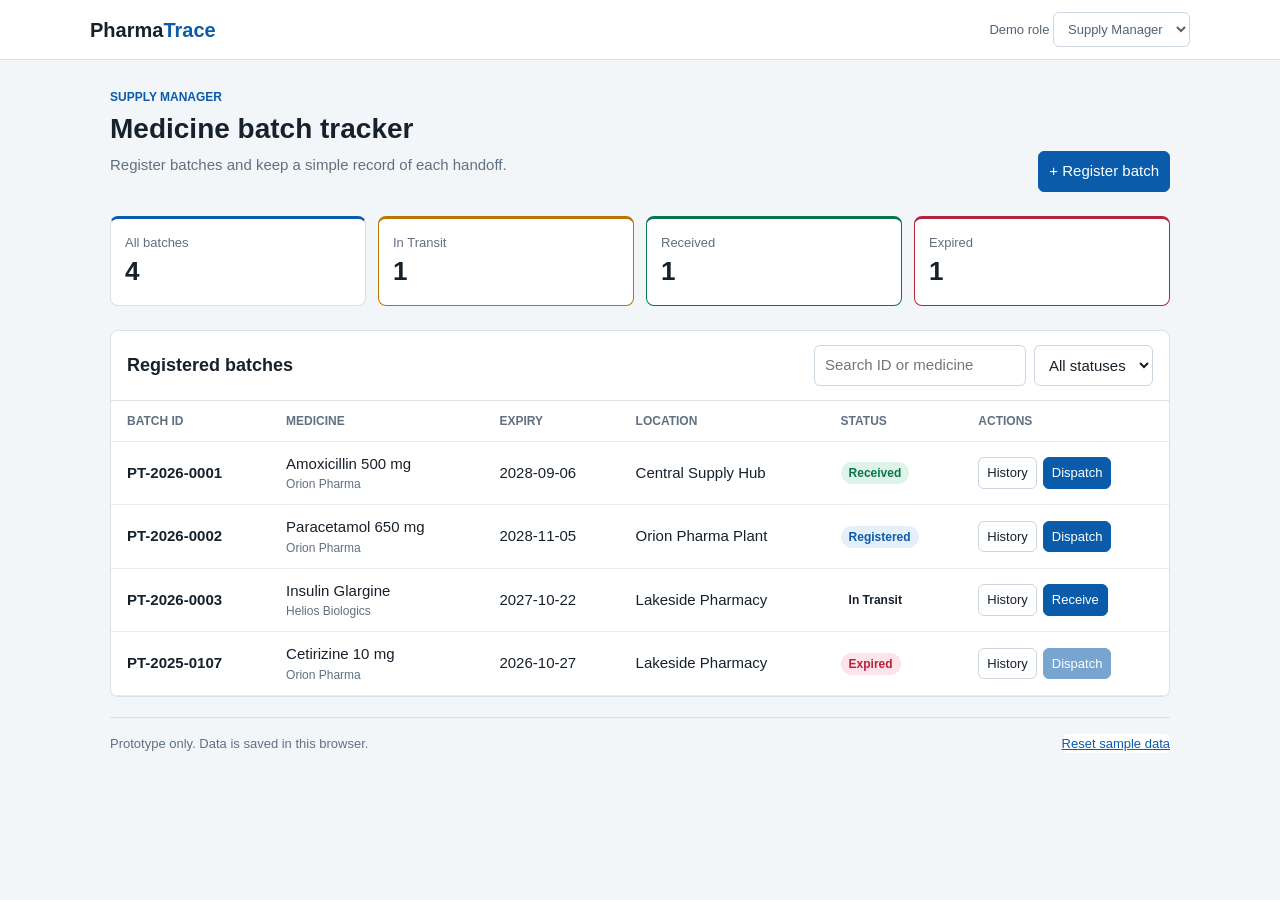
==== index.html @ 49f5d84a "adding batch manager page" ====
<!doctype html>
<html lang="en">
<head>
  <meta charset="UTF-8">
  <meta name="viewport" content="width=device-width, initial-scale=1.0">
  <title>PharmaTrace</title>
  <link rel="stylesheet" href="style.css">
</head>
<body>
  <header>
    <a class="logo" href="index.html">Pharma<span>Trace</span></a>
    <label>Demo role
      <select id="role">
        <option value="manager">Supply Manager</option>
        <option value="pharmacist">Pharmacist</option>
      </select>
    </label>
  </header>

  <main>
    <section class="page-title">
      <div>
        <p class="eyebrow">Supply Manager</p>
        <h1>Medicine batch tracker</h1>
        <p>Register batches and keep a simple record of each handoff.</p>
      </div>
      <button id="addBatch">+ Register batch</button>
    </section>

    <p id="roleMessage" class="message" hidden></p>
    <section id="summary" class="summary" aria-label="Batch summary"></section>

    <section class="panel">
      <div class="panel-head">
        <h2>Registered batches</h2>
        <div class="filters">
          <input id="search" type="search" placeholder="Search ID or medicine">
          <select id="filter">
            <option value="all">All statuses</option>
            <option>Registered</option>
            <option>In Transit</option>
            <option>Received</option>
            <option>Expired</option>
          </select>
        </div>
      </div>
      <div class="table-wrap">
        <table>
          <thead>
            <tr><th>Batch ID</th><th>Medicine</th><th>Expiry</th><th>Location</th><th>Status</th><th>Actions</th></tr>
          </thead>
          <tbody id="batchList"></tbody>
        </table>
      </div>
    </section>

    <footer>
      <span>Prototype only. Data is saved in this browser.</span>
      <button id="reset" class="link-button">Reset sample data</button>
    </footer>
  </main>

  <datalist id="locations"></datalist>

  <dialog id="batchDialog">
    <form id="batchForm">
      <div class="dialog-head">
        <h2>Register batch</h2>
        <button type="button" class="close" data-close="batchDialog">×</button>
      </div>
      <p id="batchError" class="error"></p>
      <div class="form-grid">
        <label>Batch ID <input name="batchId" placeholder="PT-2026-0005" required></label>
        <label>Medicine name <input name="medicineName" required></label>
        <label>Manufacturer <input name="manufacturer" required></label>
        <label>Starting location <input name="initialLocation" list="locations" required></label>
        <label>Manufacturing date <input name="manufactureDate" type="date" required></label>
        <label>Expiry date <input name="expiryDate" type="date" required></label>
      </div>
      <div class="dialog-actions"><button type="button" class="secondary" data-close="batchDialog">Cancel</button><button>Save batch</button></div>
    </form>
  </dialog>

  <dialog id="moveDialog">
    <form id="moveForm">
      <div class="dialog-head">
        <h2 id="moveTitle">Record handoff</h2>
        <button type="button" class="close" data-close="moveDialog">×</button>
      </div>
      <p id="moveInfo" class="muted"></p>
      <p id="moveError" class="error"></p>
      <label>From <input id="fromLocation" readonly></label>
      <label id="toField">Destination <input id="toLocation" list="locations"></label>
      <label>Notes (optional) <textarea id="notes" rows="3" maxlength="200"></textarea></label>
      <div class="dialog-actions"><button type="button" class="secondary" data-close="moveDialog">Cancel</button><button>Save</button></div>
    </form>
  </dialog>

  <dialog id="historyDialog">
    <div class="dialog-head">
      <h2 id="historyTitle">Batch history</h2>
      <button type="button" class="close" data-close="historyDialog">×</button>
    </div>
    <div id="historyContent"></div>
  </dialog>

  <script src="manager.js"></script>
</body>
</html>
---- style.css ----
* { box-sizing: border-box; }

body {
  margin: 0;
  background: #f3f6f9;
  color: #17212b;
  font: 15px/1.5 Arial, sans-serif;
}

header {
  min-height: 60px;
  padding: 12px max(20px, calc((100% - 1100px) / 2));
  display: flex;
  align-items: center;
  justify-content: space-between;
  gap: 16px;
  background: white;
  border-bottom: 1px solid #d8e0e8;
}

header label { font-size: 13px; color: #546372; }
.logo { color: #17212b; font-size: 20px; font-weight: bold; text-decoration: none; }
.logo span, .eyebrow { color: #0a5baa; }

main { max-width: 1100px; margin: auto; padding: 28px 20px 48px; }
.page-title, .panel-head, footer, .dialog-head, .dialog-actions { display: flex; justify-content: space-between; gap: 16px; align-items: center; }
.page-title { margin-bottom: 24px; align-items: end; }
h1, h2, p { margin-top: 0; }
h1 { margin-bottom: 4px; font-size: 28px; }
h2 { margin: 0; font-size: 18px; }
.eyebrow { margin-bottom: 2px; font-size: 12px; font-weight: bold; text-transform: uppercase; }
.page-title p:not(.eyebrow), .muted, footer { color: #607080; }

button, select, input, textarea {
  border: 1px solid #cbd6e0;
  border-radius: 6px;
  padding: 8px 10px;
  color: inherit;
  background: white;
  font: inherit;
}

button { cursor: pointer; background: #0a5baa; border-color: #0a5baa; color: white; }
button:hover { background: #084b8d; }
button:disabled { cursor: not-allowed; opacity: .55; }
.secondary, .link-button { color: #17212b; background: white; border-color: #cbd6e0; }
.link-button { padding: 0; border: 0; color: #0a5baa; text-decoration: underline; }
.close { border: 0; padding: 0 6px; color: #17212b; background: none; font-size: 25px; }
.close:hover { color: #0a5baa; background: none; }

.message { margin: -8px 0 20px; padding: 10px 12px; background: #fff1d2; border-radius: 6px; }
.summary { display: grid; grid-template-columns: repeat(4, 1fr); gap: 12px; margin-bottom: 24px; }
.card, .panel { background: white; border: 1px solid #d8e0e8; border-radius: 8px; }
.card { padding: 14px; border-top: 3px solid #0a5baa; }
.card.warn { border-color: #b87500; }
.card.good { border-color: #08764b; }
.card.bad { border-color: #b4233d; }
.card span { display: block; color: #607080; font-size: 13px; }
.card strong { font-size: 26px; }

.panel-head { flex-wrap: wrap; padding: 14px 16px; border-bottom: 1px solid #d8e0e8; }
.filters { display: flex; gap: 8px; }
.table-wrap { overflow-x: auto; }
table { width: 100%; border-collapse: collapse; min-width: 760px; }
th, td { padding: 11px 16px; border-bottom: 1px solid #e6ebf0; text-align: left; vertical-align: middle; }
th { color: #607080; font-size: 12px; text-transform: uppercase; }
tbody tr:hover { background: #f6f9fc; }
.small { display: block; color: #607080; font-size: 12px; }
.actions { display: flex; gap: 6px; }
.actions button { padding: 5px 8px; font-size: 13px; }
.badge { display: inline-block; padding: 2px 8px; border-radius: 12px; font-size: 12px; font-weight: bold; }
.registered { background: #e4effa; color: #0a5baa; }
.transit { background: #fff1d2; color: #8a5600; }
.received { background: #dff3e9; color: #08764b; }
.expired { background: #fce4e8; color: #b4233d; }

footer { margin-top: 20px; padding-top: 16px; border-top: 1px solid #d8e0e8; font-size: 13px; }

dialog { width: min(620px, calc(100% - 32px)); padding: 0; border: 0; border-radius: 10px; box-shadow: 0 12px 40px #0004; }
dialog::backdrop { background: #17212b88; }
dialog form, dialog > div { padding: 20px; }
.dialog-head { margin-bottom: 16px; }
.form-grid { display: grid; grid-template-columns: 1fr 1fr; gap: 14px; }
dialog label { display: grid; gap: 5px; margin-bottom: 14px; font-weight: bold; font-size: 13px; }
textarea { resize: vertical; }
.dialog-actions { justify-content: end; margin-top: 18px; }
.error { min-height: 20px; color: #b4233d; font-size: 13px; }
.history-details { display: grid; grid-template-columns: 1fr 1fr; gap: 10px; margin: 16px 0; }
.history-details div { padding: 8px; background: #f3f6f9; border-radius: 5px; }
.history-details span { display: block; color: #607080; font-size: 12px; }
.timeline { padding-left: 20px; }
.timeline li { margin-bottom: 12px; }

@media (max-width: 650px) {
  header, .page-title, footer { align-items: start; flex-direction: column; }
  .summary, .form-grid, .history-details { grid-template-columns: 1fr 1fr; }
  .filters { width: 100%; }
  .filters input, .filters select { width: 50%; }
}
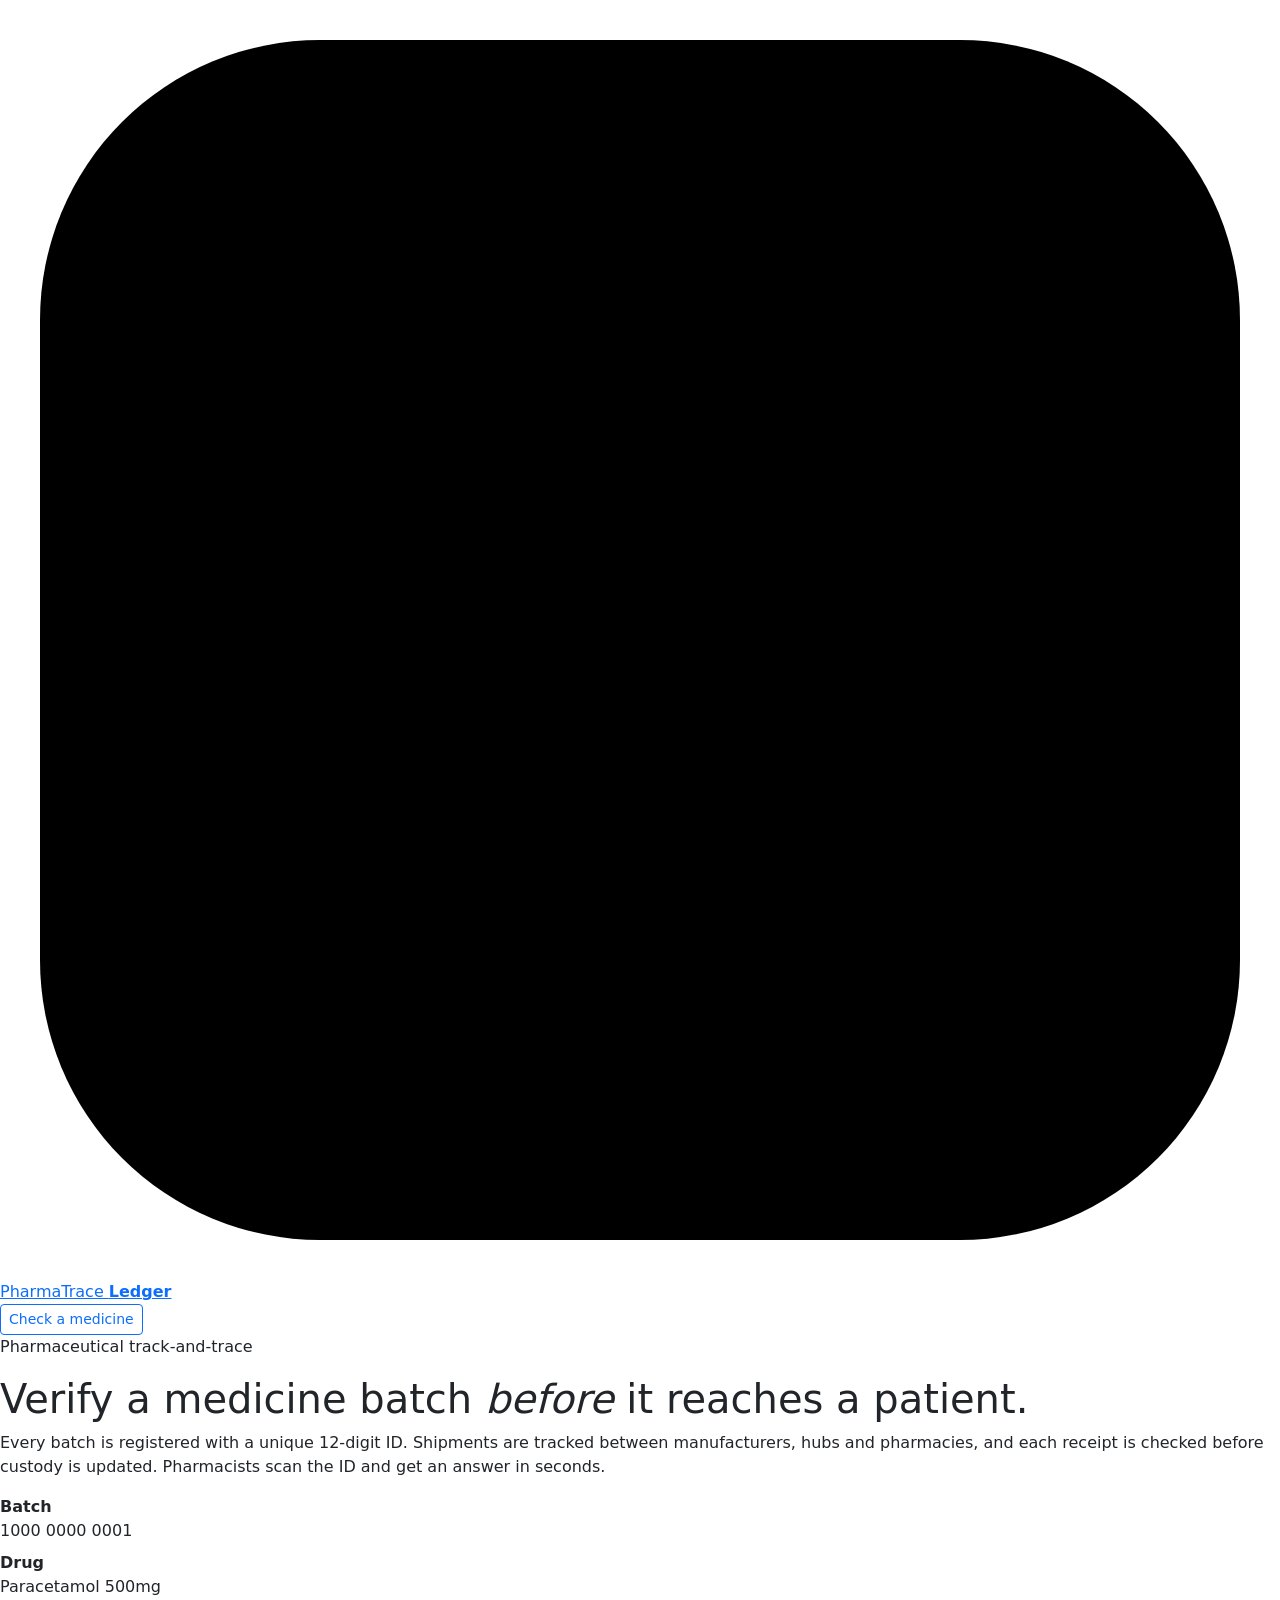
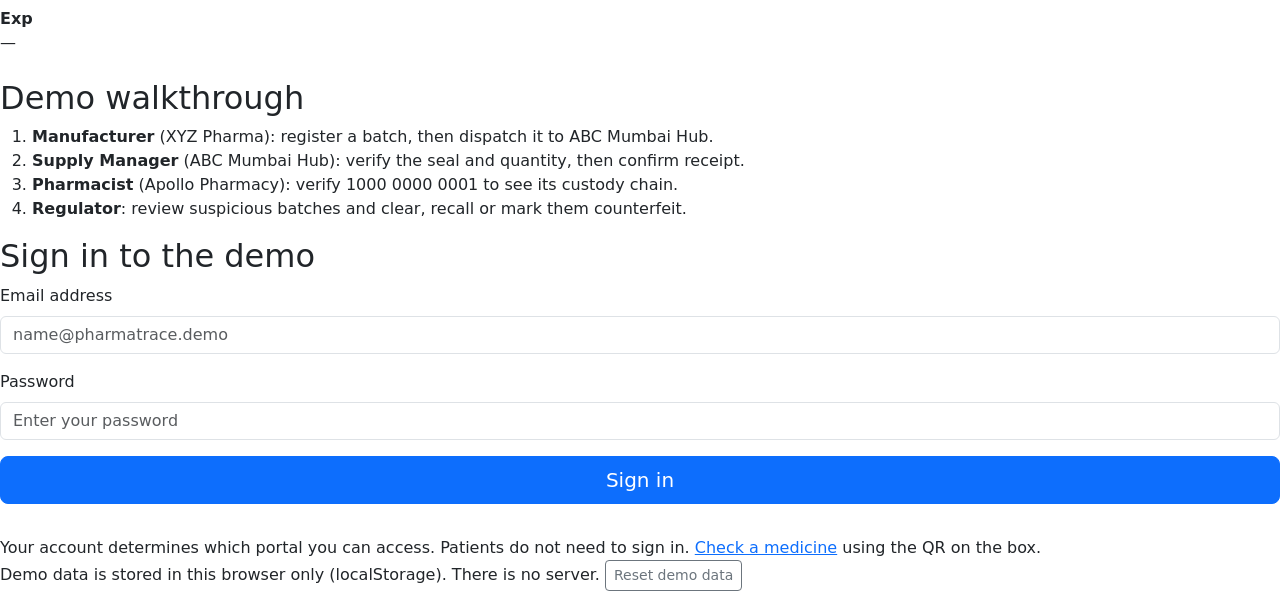
==== commit c33d15f3: "Add files via upload" ====
--- a/index.html
+++ b/index.html
@@ -1,109 +1,87 @@
-<!doctype html>
+<!DOCTYPE html>
 <html lang="en">
 <head>
   <meta charset="UTF-8">
-  <meta name="viewport" content="width=device-width, initial-scale=1.0">
-  <title>PharmaTrace</title>
-  <link rel="stylesheet" href="style.css">
+  <meta name="viewport" content="width=device-width, initial-scale=1, viewport-fit=cover">
+  <meta name="claude:viewport-fit-sides" content="cover">
+  <title>PharmaTrace Ledger</title>
+  <link href="https://cdn.jsdelivr.net/npm/bootstrap@5.3.3/dist/css/bootstrap.min.css" rel="stylesheet">
+  <link rel="preconnect" href="https://fonts.googleapis.com">
+  <link rel="preconnect" href="https://fonts.gstatic.com" crossorigin>
+  <link href="https://fonts.googleapis.com/css2?family=IBM+Plex+Mono:wght@400;600&family=IBM+Plex+Sans:wght@400;500;600&display=swap" rel="stylesheet">
+  <link href="css/style.css" rel="stylesheet">
 </head>
 <body>
-  <header>
-    <a class="logo" href="index.html">Pharma<span>Trace</span></a>
-    <label>Demo role
-      <select id="role">
-        <option value="manager">Supply Manager</option>
-        <option value="pharmacist">Pharmacist</option>
-      </select>
-    </label>
+  <header class="pt-nav">
+    <div class="pt-nav__inner">
+      <a class="pt-brand" href="index.html" aria-label="PharmaTrace Ledger home">
+        <svg class="pt-brand__mark" viewBox="0 0 32 32" aria-hidden="true"><rect x="1" y="1" width="30" height="30" rx="7" fill="var(--pt-accent)"/><path d="M13 8h6v5h5v6h-5v5h-6v-5H8v-6h5z" fill="var(--pt-accent-ink)"/></svg>
+        <span>PharmaTrace <b>Ledger</b></span>
+      </a>
+      <div class="pt-nav__right"><a class="btn btn-sm btn-outline-primary" href="check.html">Check a medicine</a></div>
+    </div>
   </header>
 
-  <main>
-    <section class="page-title">
-      <div>
-        <p class="eyebrow">Supply Manager</p>
-        <h1>Medicine batch tracker</h1>
-        <p>Register batches and keep a simple record of each handoff.</p>
-      </div>
-      <button id="addBatch">+ Register batch</button>
-    </section>
+  <main class="pt-wrap">
+    <div class="pt-login">
+      <section class="pt-hero">
+        <p class="pt-eyebrow">Pharmaceutical track-and-trace</p>
+        <h1>Verify a medicine batch <em>before</em> it reaches a patient.</h1>
+        <p>Every batch is registered with a unique 12-digit ID. Shipments are tracked between manufacturers, hubs and pharmacies, and each receipt is checked before custody is updated. Pharmacists scan the ID and get an answer in seconds.</p>
 
-    <p id="roleMessage" class="message" hidden></p>
-    <section id="summary" class="summary" aria-label="Batch summary"></section>
+        <div class="pt-specimen" aria-label="Example batch label">
+          <div class="pt-specimen__code" aria-hidden="true">
+            <i></i><i></i><i></i><i class="o"></i><i></i>
+            <i></i><i class="o"></i><i></i><i></i><i class="o"></i>
+            <i></i><i></i><i class="o"></i><i></i><i></i>
+            <i class="o"></i><i></i><i></i><i class="o"></i><i></i>
+            <i></i><i class="o"></i><i></i><i></i><i></i>
+          </div>
+          <dl>
+            <dt>Batch</dt><dd>1000 0000 0001</dd>
+            <dt>Drug</dt><dd>Paracetamol 500mg</dd>
+            <dt>Exp</dt><dd id="specExp">—</dd>
+          </dl>
+        </div>
 
-    <section class="panel">
-      <div class="panel-head">
-        <h2>Registered batches</h2>
-        <div class="filters">
-          <input id="search" type="search" placeholder="Search ID or medicine">
-          <select id="filter">
-            <option value="all">All statuses</option>
-            <option>Registered</option>
-            <option>In Transit</option>
-            <option>Received</option>
-            <option>Expired</option>
-          </select>
-        </div>
-      </div>
-      <div class="table-wrap">
-        <table>
-          <thead>
-            <tr><th>Batch ID</th><th>Medicine</th><th>Expiry</th><th>Location</th><th>Status</th><th>Actions</th></tr>
-          </thead>
-          <tbody id="batchList"></tbody>
-        </table>
-      </div>
-    </section>
+        <h2 class="pt-section-label mt-4">Demo walkthrough</h2>
+        <ol class="pt-steps">
+          <li><strong>Manufacturer</strong> (XYZ Pharma): register a batch, then dispatch it to ABC Mumbai Hub.</li>
+          <li><strong>Supply Manager</strong> (ABC Mumbai Hub): verify the seal and quantity, then confirm receipt.</li>
+          <li><strong>Pharmacist</strong> (Apollo Pharmacy): verify <span class="pt-serial">1000 0000 0001</span> to see its custody chain.</li>
+          <li><strong>Regulator</strong>: review suspicious batches and clear, recall or mark them counterfeit.</li>
+        </ol>
+      </section>
 
-    <footer>
-      <span>Prototype only. Data is saved in this browser.</span>
-      <button id="reset" class="link-button">Reset sample data</button>
+      <section class="pt-panel" aria-labelledby="signinTitle">
+        <div class="pt-panel__head"><h2 id="signinTitle">Sign in to the demo</h2></div>
+        <form class="pt-panel__body d-grid gap-3" id="loginForm" novalidate>
+          <div>
+            <label class="form-label" for="loginEmail">Email address</label>
+            <input class="form-control" id="loginEmail" type="email" autocomplete="username" placeholder="name@pharmatrace.demo" required>
+          </div>
+          <div>
+            <label class="form-label" for="loginPassword">Password</label>
+            <input class="form-control" id="loginPassword" type="password" autocomplete="current-password" placeholder="Enter your password" required>
+          </div>
+          <button class="btn btn-primary btn-lg" type="submit">Sign in</button>
+          <div id="demoCredentials"></div>
+          <p class="pt-note mb-0">Your account determines which portal you can access. Patients do not need to sign in. <a href="check.html">Check a medicine</a> using the QR on the box.</p>
+        </form>
+      </section>
+    </div>
+
+    <footer class="pt-foot">
+      <span>Demo data is stored in this browser only (localStorage). There is no server.</span>
+      <span id="resetArea"><button class="btn btn-sm btn-outline-secondary" type="button" id="resetBtn">Reset demo data</button></span>
     </footer>
   </main>
 
-  <datalist id="locations"></datalist>
-
-  <dialog id="batchDialog">
-    <form id="batchForm">
-      <div class="dialog-head">
-        <h2>Register batch</h2>
-        <button type="button" class="close" data-close="batchDialog">×</button>
-      </div>
-      <p id="batchError" class="error"></p>
-      <div class="form-grid">
-        <label>Batch ID <input name="batchId" placeholder="PT-2026-0005" required></label>
-        <label>Medicine name <input name="medicineName" required></label>
-        <label>Manufacturer <input name="manufacturer" required></label>
-        <label>Starting location <input name="initialLocation" list="locations" required></label>
-        <label>Manufacturing date <input name="manufactureDate" type="date" required></label>
-        <label>Expiry date <input name="expiryDate" type="date" required></label>
-      </div>
-      <div class="dialog-actions"><button type="button" class="secondary" data-close="batchDialog">Cancel</button><button>Save batch</button></div>
-    </form>
-  </dialog>
-
-  <dialog id="moveDialog">
-    <form id="moveForm">
-      <div class="dialog-head">
-        <h2 id="moveTitle">Record handoff</h2>
-        <button type="button" class="close" data-close="moveDialog">×</button>
-      </div>
-      <p id="moveInfo" class="muted"></p>
-      <p id="moveError" class="error"></p>
-      <label>From <input id="fromLocation" readonly></label>
-      <label id="toField">Destination <input id="toLocation" list="locations"></label>
-      <label>Notes (optional) <textarea id="notes" rows="3" maxlength="200"></textarea></label>
-      <div class="dialog-actions"><button type="button" class="secondary" data-close="moveDialog">Cancel</button><button>Save</button></div>
-    </form>
-  </dialog>
-
-  <dialog id="historyDialog">
-    <div class="dialog-head">
-      <h2 id="historyTitle">Batch history</h2>
-      <button type="button" class="close" data-close="historyDialog">×</button>
-    </div>
-    <div id="historyContent"></div>
-  </dialog>
-
-  <script src="manager.js"></script>
+  <script src="https://cdnjs.cloudflare.com/ajax/libs/bootstrap/5.3.3/js/bootstrap.bundle.min.js"></script>
+  <script src="js/ledger.js"></script>
+  <script src="js/data.js"></script>
+  <script src="js/ui.js"></script>
+  <script src="js/auth.js"></script>
+  <script src="js/login.js"></script>
 </body>
 </html>
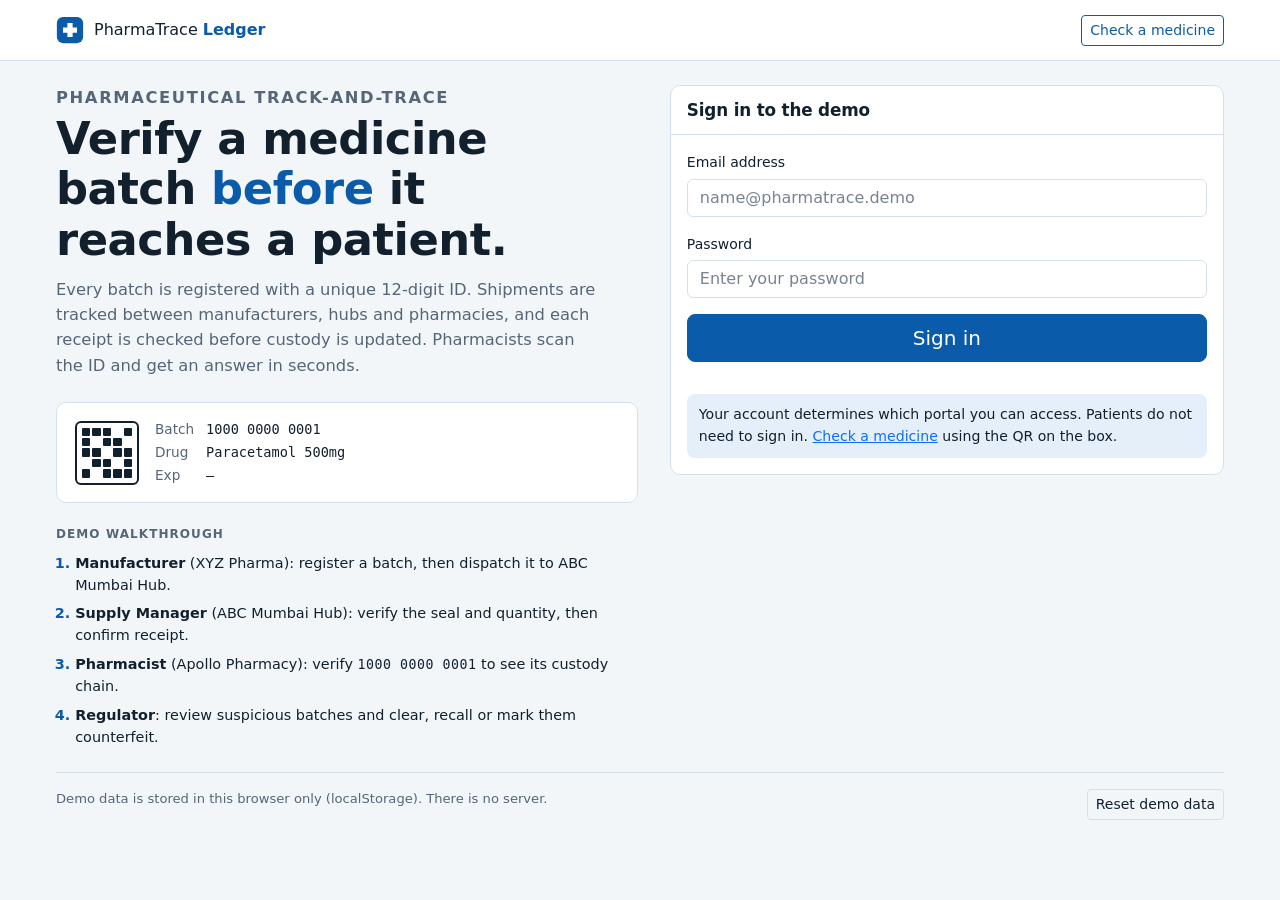
==== commit 115def57: "Fix stylesheet link path in index.html" ====
--- a/index.html
+++ b/index.html
@@ -9,7 +9,7 @@
   <link rel="preconnect" href="https://fonts.googleapis.com">
   <link rel="preconnect" href="https://fonts.gstatic.com" crossorigin>
   <link href="https://fonts.googleapis.com/css2?family=IBM+Plex+Mono:wght@400;600&family=IBM+Plex+Sans:wght@400;500;600&display=swap" rel="stylesheet">
-  <link href="css/style.css" rel="stylesheet">
+  <link href="style.css" rel="stylesheet">
 </head>
 <body>
   <header class="pt-nav">
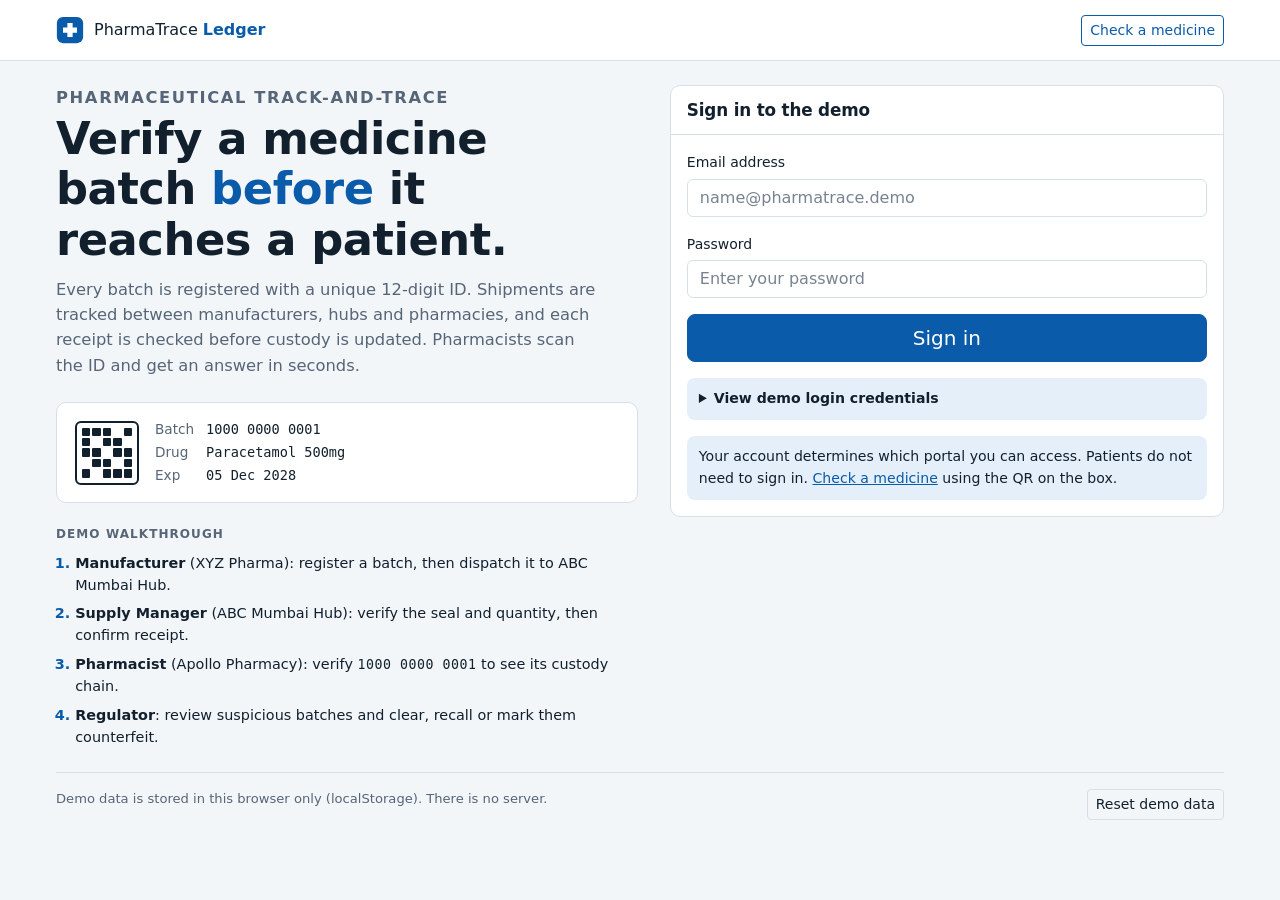
==== commit 02bd5055: "Fix broken asset paths for GitHub Pages" ====
--- a/index.html
+++ b/index.html
@@ -78,10 +78,10 @@
   </main>
 
   <script src="https://cdnjs.cloudflare.com/ajax/libs/bootstrap/5.3.3/js/bootstrap.bundle.min.js"></script>
-  <script src="js/ledger.js"></script>
-  <script src="js/data.js"></script>
-  <script src="js/ui.js"></script>
-  <script src="js/auth.js"></script>
-  <script src="js/login.js"></script>
+  <script src="ledger.js"></script>
+  <script src="data.js"></script>
+  <script src="ui.js"></script>
+  <script src="auth.js"></script>
+  <script src="login.js"></script>
 </body>
 </html>
